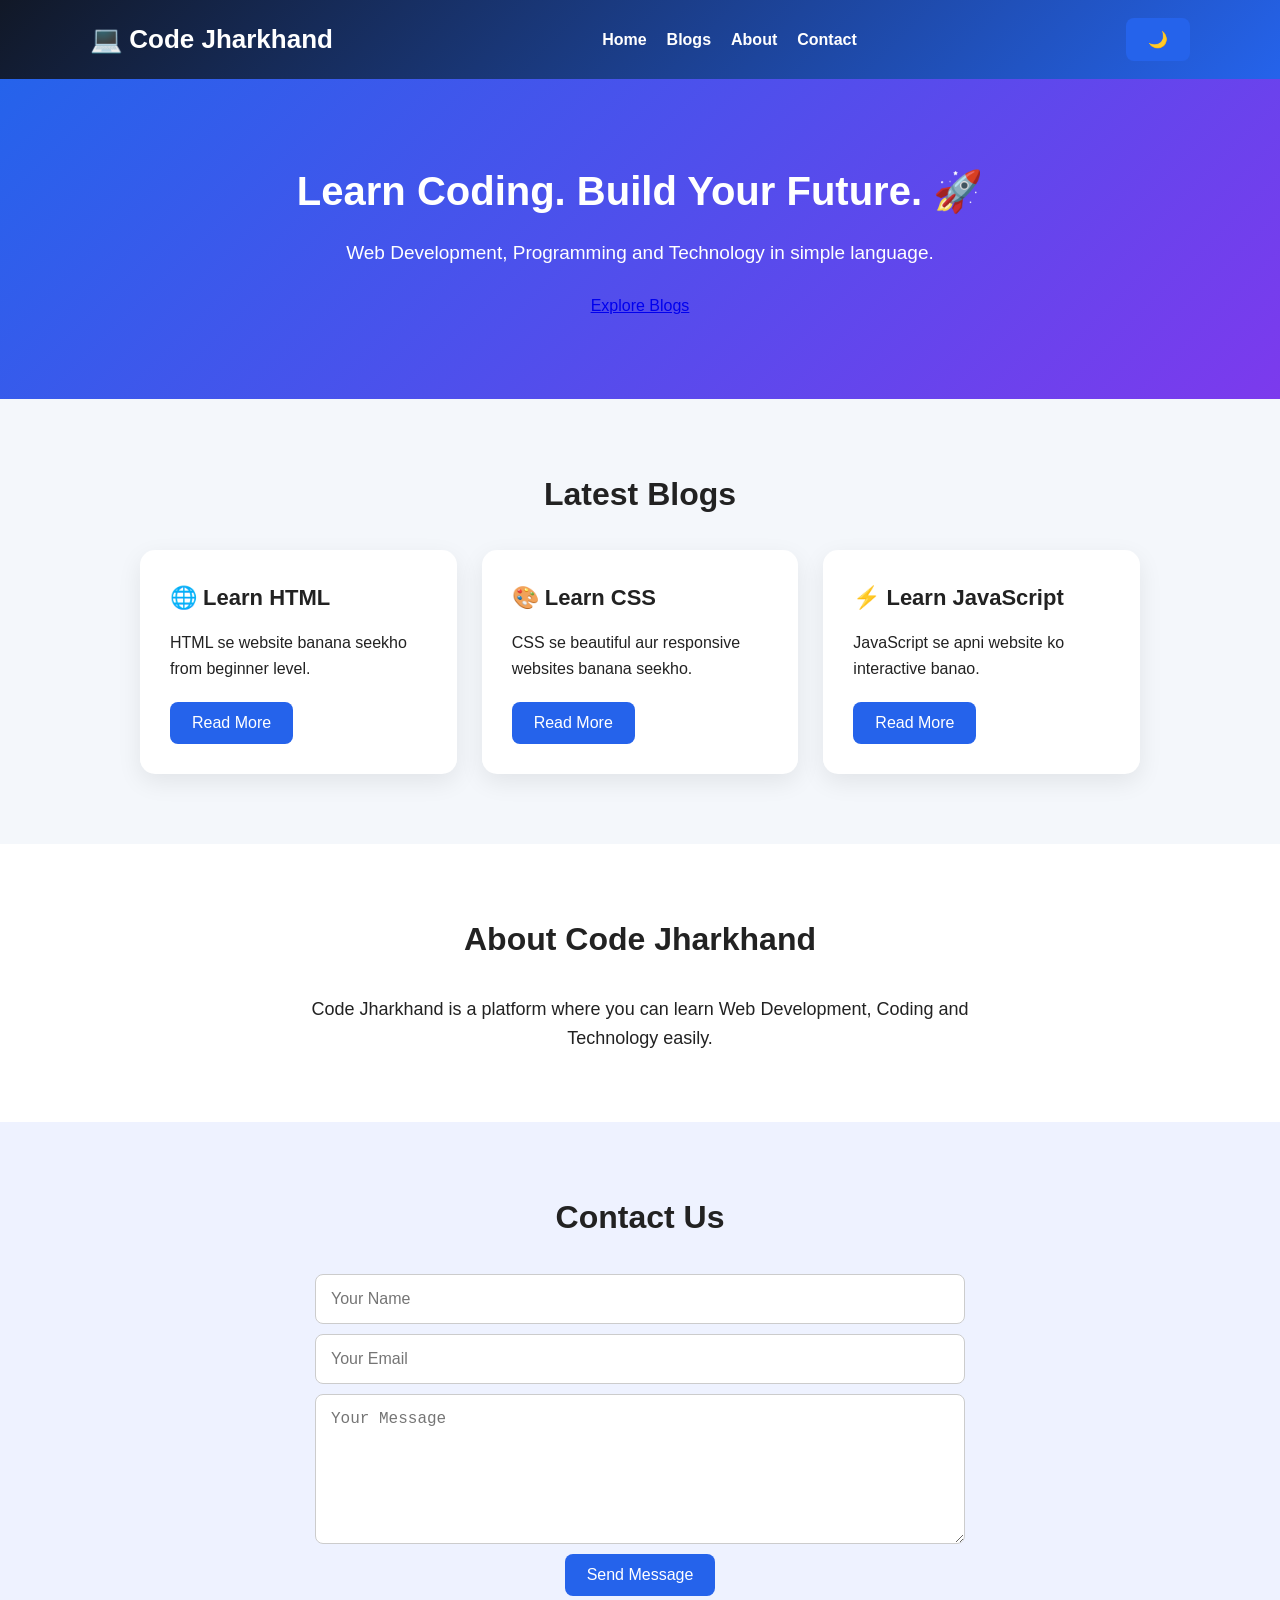
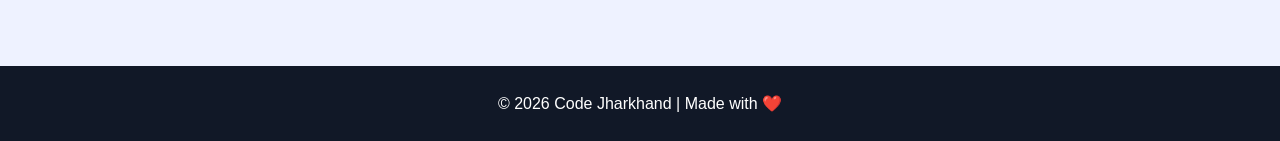
==== index.html @ 923bbfd8 "Add files via upload" ====
<!DOCTYPE html>
<html lang="en">
<head>
    <meta charset="UTF-8">
    <meta name="viewport" content="width=device-width, initial-scale=1.0">

    <title>Code Jharkhand | Learn Coding</title>

    <link rel="stylesheet" href="style.css">
</head>

<body>

    <!-- Header -->
    <header>
        <nav>
            <h1>💻 Code Jharkhand</h1>

            <div class="nav-links">
                <a href="#home">Home</a>
                <a href="#blogs">Blogs</a>
                <a href="#about">About</a>
                <a href="#contact">Contact</a>
            </div>

            <button id="darkMode">🌙</button>
        </nav>
    </header>


    <!-- Hero Section -->
    <section class="hero" id="home">
        <h2>Learn Coding. Build Your Future. 🚀</h2>

        <p>
            Web Development, Programming and Technology
            in simple language.
        </p>

        <a href="#blogs" class="btn">Explore Blogs</a>
    </section>


    <!-- Blogs -->
    <section class="blogs" id="blogs">

        <h2>Latest Blogs</h2>

        <div class="blog-container">

            <div class="card">
                <h3>🌐 Learn HTML</h3>

                <p>
                    HTML se website banana seekho
                    from beginner level.
                </p>

                <button onclick="showMessage('HTML Blog Coming Soon!')">
                    Read More
                </button>
            </div>


            <div class="card">
                <h3>🎨 Learn CSS</h3>

                <p>
                    CSS se beautiful aur responsive
                    websites banana seekho.
                </p>

                <button onclick="showMessage('CSS Blog Coming Soon!')">
                    Read More
                </button>
            </div>


            <div class="card">
                <h3>⚡ Learn JavaScript</h3>

                <p>
                    JavaScript se apni website ko
                    interactive banao.
                </p>

                <button onclick="showMessage('JavaScript Blog Coming Soon!')">
                    Read More
                </button>
            </div>

        </div>

    </section>


    <!-- About -->
    <section class="about" id="about">

        <h2>About Code Jharkhand</h2>

        <p>
            Code Jharkhand is a platform where you can learn
            Web Development, Coding and Technology easily.
        </p>

    </section>


    <!-- Contact -->
    <section class="contact" id="contact">

        <h2>Contact Us</h2>

        <input type="text" placeholder="Your Name">

        <input type="email" placeholder="Your Email">

        <textarea placeholder="Your Message"></textarea>

        <button onclick="showMessage('Thanks! Your message has been received.')">
            Send Message
        </button>

    </section>


    <!-- Footer -->
    <footer>
        <p>© 2026 Code Jharkhand | Made with ❤️</p>
    </footer>


    <script src="script.js"></script>

</body>
</html>
---- style.css ----
* {
    margin: 0;
    padding: 0;
    box-sizing: border-box;
}

html {
    scroll-behavior: smooth;
}

body {
    font-family: Arial, sans-serif;
    background: #f4f7fb;
    color: #222;
    line-height: 1.6;
}

/* HEADER */
header {
    background: linear-gradient(135deg, #111827, #2563eb);
    padding: 18px 20px;
    color: white;
    position: sticky;
    top: 0;
    z-index: 1000;
}

nav {
    max-width: 1100px;
    margin: auto;
    display: flex;
    justify-content: space-between;
    align-items: center;
}

nav h1 {
    font-size: 26px;
}

.nav-links {
    display: flex;
    gap: 20px;
}

.nav-links a {
    color: white;
    text-decoration: none;
    font-weight: bold;
    transition: 0.3s;
}

.nav-links a:hover {
    color: #93c5fd;
}

/* HERO SECTION */
.hero {
    background: linear-gradient(135deg, #2563eb, #7c3aed);
    color: white;
    text-align: center;
    padding: 80px 20px;
}

.hero h2 {
    font-size: 40px;
    margin-bottom: 15px;
}

.hero p {
    font-size: 19px;
    margin-bottom: 25px;
}

.hero button {
    background: white;
    color: #2563eb;
    border: none;
    padding: 14px 28px;
    font-size: 16px;
    font-weight: bold;
    border-radius: 8px;
    cursor: pointer;
    transition: 0.3s;
}

.hero button:hover {
    transform: scale(1.05);
}

/* SECTIONS */
section {
    padding: 70px 20px;
    text-align: center;
}

section h2 {
    font-size: 32px;
    margin-bottom: 30px;
}

/* BLOG CARDS */
.blog-container {
    max-width: 1000px;
    margin: auto;
    display: grid;
    grid-template-columns: repeat(3, 1fr);
    gap: 25px;
}

.card {
    background: white;
    padding: 30px;
    border-radius: 15px;
    text-align: left;
    box-shadow: 0 8px 25px rgba(0,0,0,0.08);
    transition: 0.3s;
}

.card:hover {
    transform: translateY(-8px);
    box-shadow: 0 15px 35px rgba(0,0,0,0.15);
}

.card h3 {
    font-size: 22px;
    margin-bottom: 15px;
}

.card p {
    margin-bottom: 20px;
}

/* BUTTONS */
button {
    background: #2563eb;
    color: white;
    border: none;
    padding: 12px 22px;
    border-radius: 8px;
    font-size: 16px;
    cursor: pointer;
    transition: 0.3s;
}

button:hover {
    background: #1d4ed8;
    transform: scale(1.05);
}

/* ABOUT */
.about {
    background: white;
}

.about p {
    max-width: 700px;
    margin: auto;
    font-size: 18px;
}

/* CONTACT */
.contact {
    background: #eef2ff;
}

.contact input,
.contact textarea {
    width: 100%;
    max-width: 650px;
    padding: 15px;
    margin: 10px auto;
    display: block;
    border: 1px solid #ccc;
    border-radius: 8px;
    font-size: 16px;
}

.contact textarea {
    height: 150px;
}

/* FOOTER */
footer {
    background: #111827;
    color: white;
    text-align: center;
    padding: 25px;
}

/* MOBILE */
@media (max-width: 768px) {

    nav {
        flex-direction: column;
        gap: 15px;
    }

    .hero {
        padding: 60px 15px;
    }

    .hero h2 {
        font-size: 30px;
    }

    .blog-container {
        grid-template-columns: 1fr;
    }

    section {
        padding: 50px 15px;
    }

    .nav-links {
        gap: 12px;
    }
}
/* Dark Mode */
.dark-mode {
    background-color: #121212;
    color: white;
}

.dark-mode header,
.dark-mode section {
    background-color: #1e1e1e;
    color: white;
}

.dark-mode .card {
    background-color: #2a2a2a;
    color: white;
}

.dark-mode p,
.dark-mode h1,
.dark-mode h2,
.dark-mode h3,
.dark-mode a {
    color: white;
}
body.dark-mode {
    background: #121212;
    color: white;
}

body.dark-mode header {
    background: #1e293b;
}

body.dark-mode .hero {
    background: #111827;
}

body.dark-mode .blogs,
body.dark-mode .about,
body.dark-mode .contact {
    background: #181818;
}

body.dark-mode .card {
    background: #2a2a2a;
}

body.dark-mode h1,
body.dark-mode h2,
body.dark-mode h3,
body.dark-mode p,
body.dark-mode a {
    color: white;
}
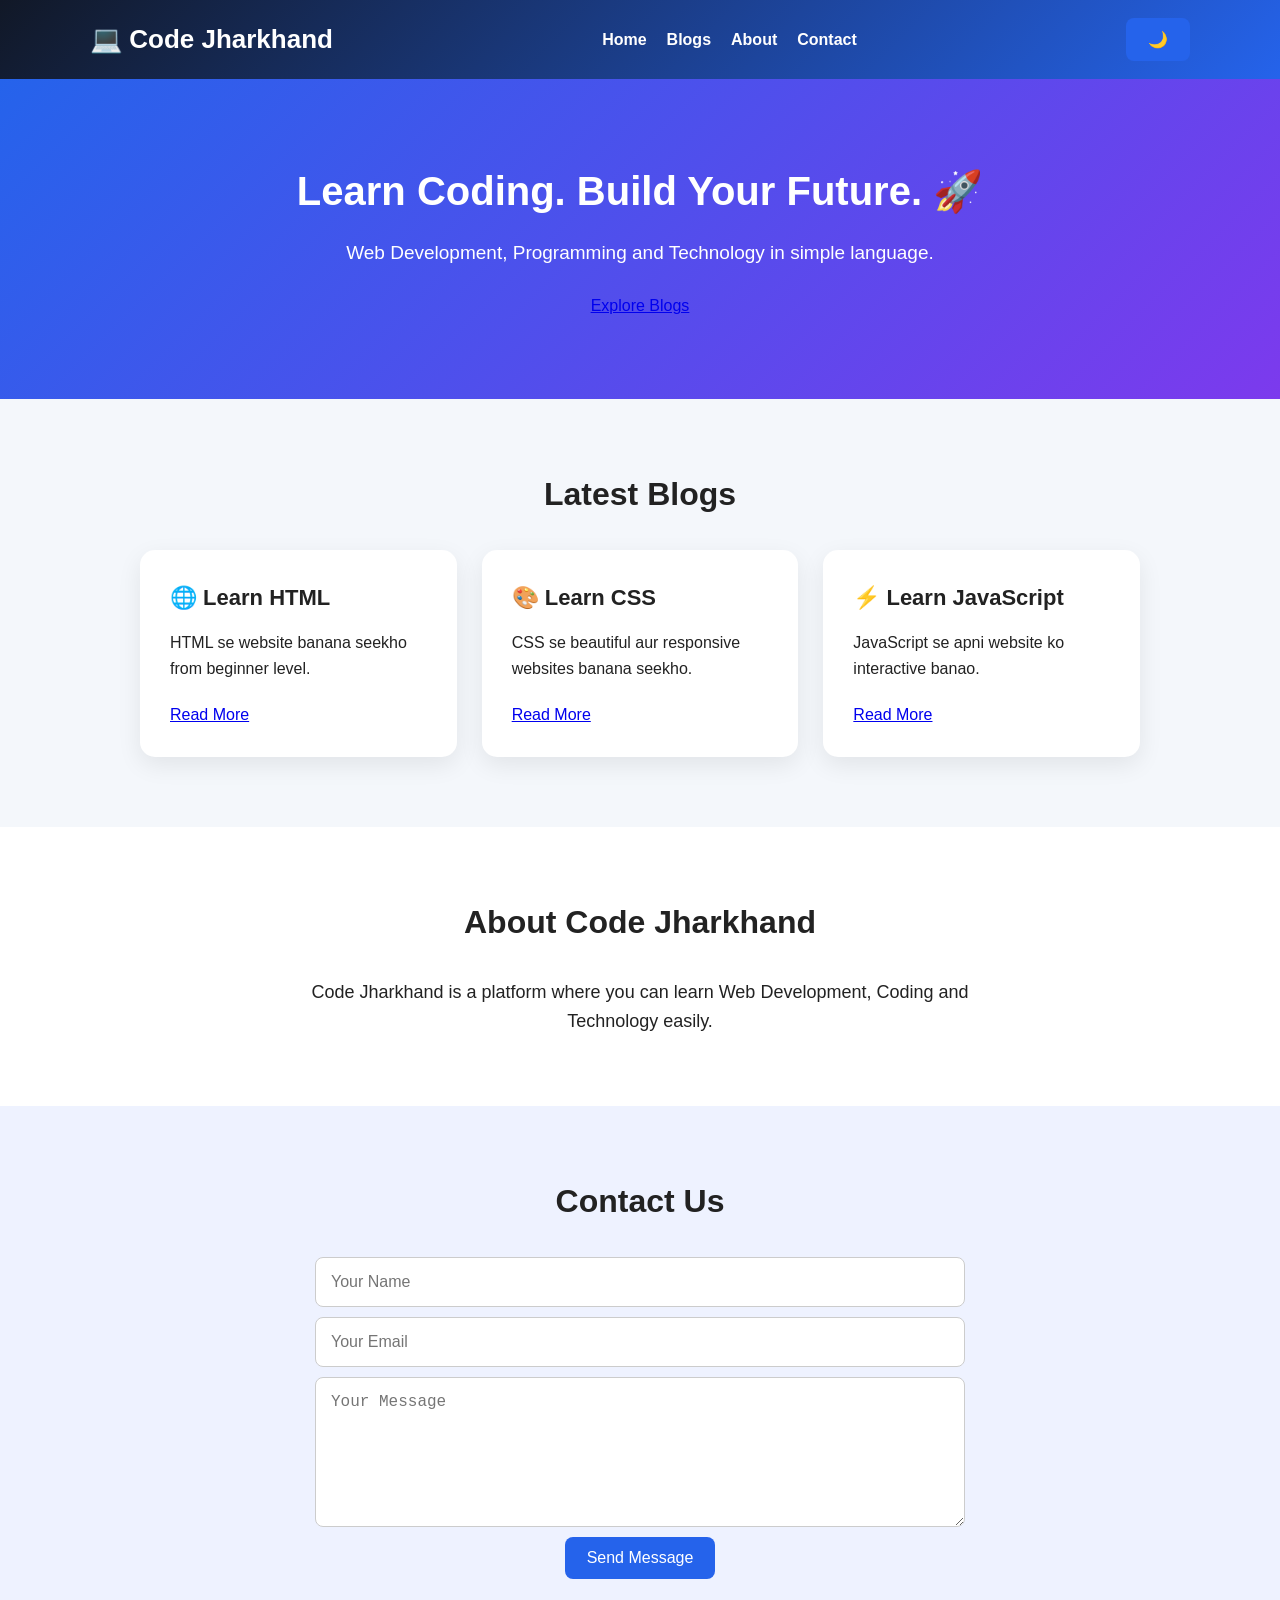
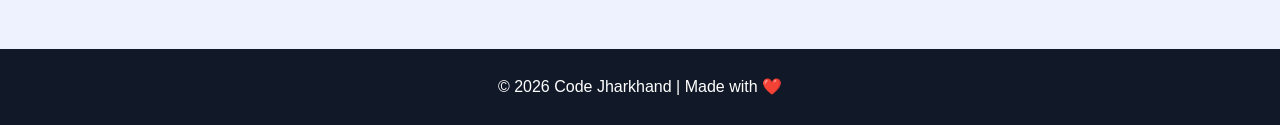
==== commit f477e7db: "Update index.html" ====
--- a/index.html
+++ b/index.html
@@ -55,10 +55,8 @@
                     HTML se website banana seekho
                     from beginner level.
                 </p>
-
-                <button onclick="showMessage('HTML Blog Coming Soon!')">
-                    Read More
-                </button>
+<a href="html-blog.html" class="read-btn">Read More</a>
+                
             </div>
 
 
@@ -70,9 +68,7 @@
                     websites banana seekho.
                 </p>
 
-                <button onclick="showMessage('CSS Blog Coming Soon!')">
-                    Read More
-                </button>
+                <a href="css-blog.html" class="read-btn">Read More</a>
             </div>
 
 
@@ -84,9 +80,7 @@
                     interactive banao.
                 </p>
 
-                <button onclick="showMessage('JavaScript Blog Coming Soon!')">
-                    Read More
-                </button>
+                <a href="javascript-blog.html" class="read-btn">Read More</a>
             </div>
 
         </div>
@@ -134,4 +128,4 @@
     <script src="script.js"></script>
 
 </body>
-</html>+</html>
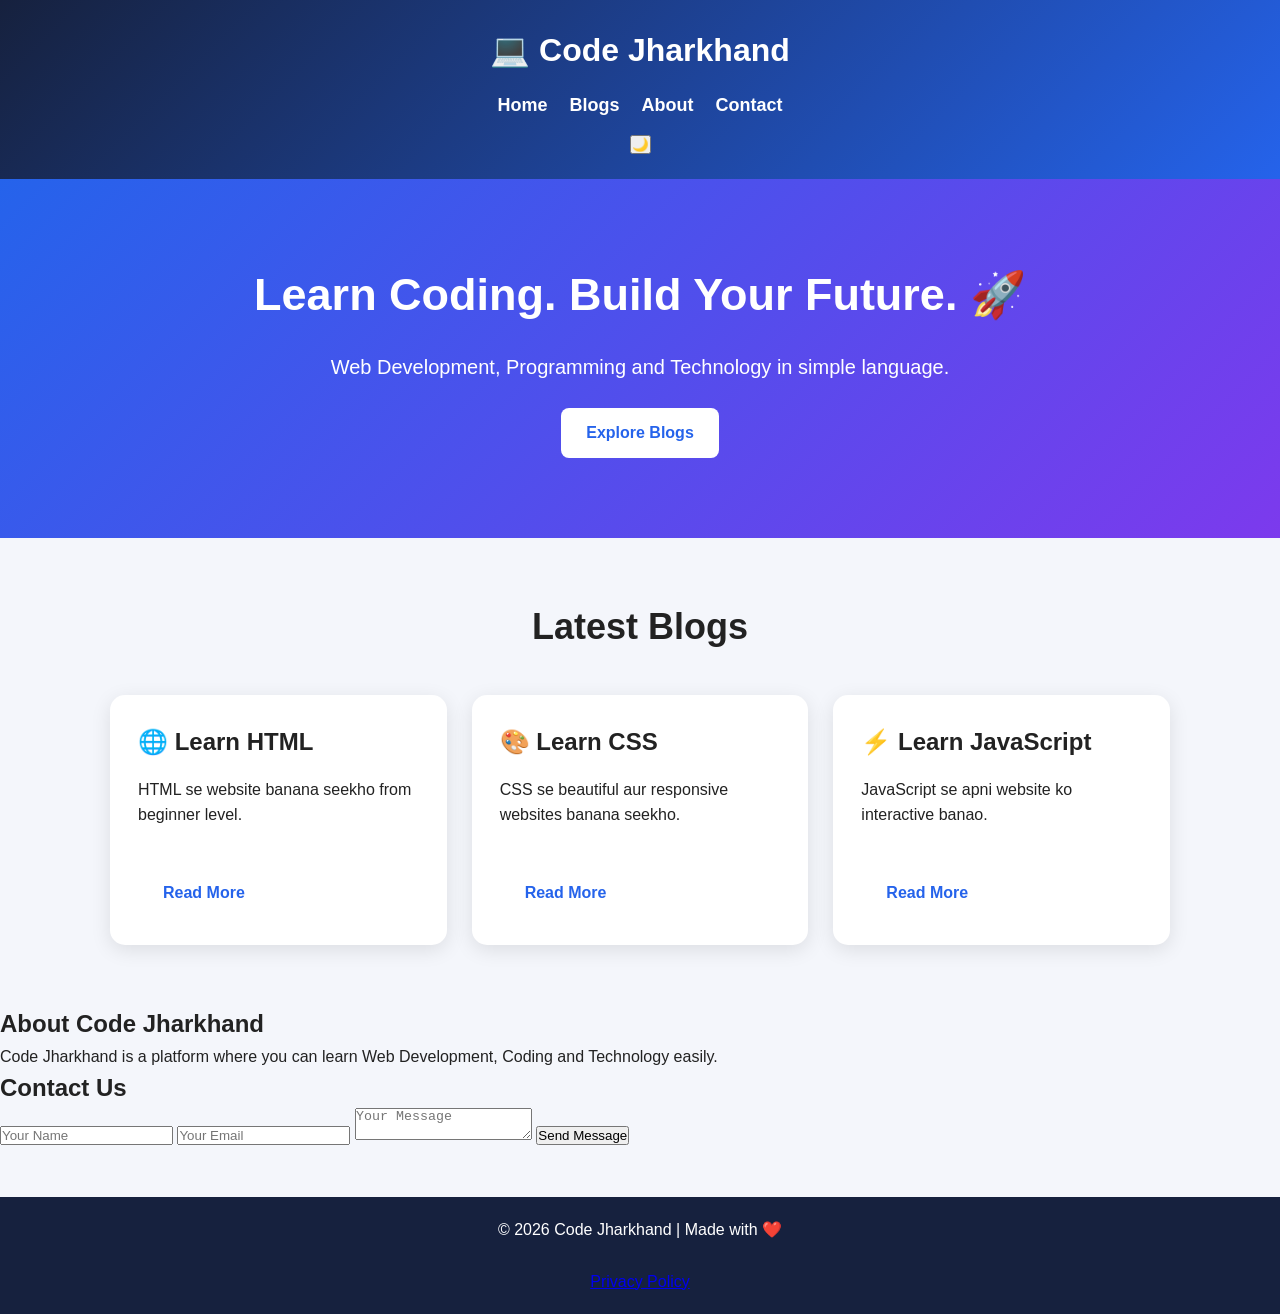
==== commit 54704c40: "Update index.html" ====
--- a/index.html
+++ b/index.html
@@ -121,7 +121,12 @@
 
     <!-- Footer -->
     <footer>
-        <p>© 2026 Code Jharkhand | Made with ❤️</p>
+    <p>
+        © 2026 Code Jharkhand | Made with ❤️
+        <br><br>
+        <a href="privacy.html">Privacy Policy</a>
+    </p>
+    </footer>
     </footer>
 
 
--- a/style.css
+++ b/style.css
@@ -1,198 +1,204 @@
+/* ===== General ===== */
+
 * {
     margin: 0;
     padding: 0;
     box-sizing: border-box;
 }
 
-html {
-    scroll-behavior: smooth;
-}
-
 body {
     font-family: Arial, sans-serif;
-    background: #f4f7fb;
+    background: #f4f6fb;
     color: #222;
     line-height: 1.6;
 }
 
-/* HEADER */
+
+/* ===== Header ===== */
+
 header {
-    background: linear-gradient(135deg, #111827, #2563eb);
-    padding: 18px 20px;
-    color: white;
-    position: sticky;
-    top: 0;
-    z-index: 1000;
+    background: linear-gradient(135deg, #16213e, #2563eb);
+    color: white;
+    padding: 25px 20px;
 }
 
 nav {
     max-width: 1100px;
     margin: auto;
     display: flex;
-    justify-content: space-between;
+    flex-direction: column;
     align-items: center;
+    gap: 15px;
 }
 
 nav h1 {
-    font-size: 26px;
+    font-size: 32px;
 }
 
 .nav-links {
     display: flex;
-    gap: 20px;
-}
-
-.nav-links a {
+    gap: 22px;
+    flex-wrap: wrap;
+    justify-content: center;
+}
+
+nav a {
     color: white;
     text-decoration: none;
+    font-size: 18px;
     font-weight: bold;
-    transition: 0.3s;
-}
-
-.nav-links a:hover {
-    color: #93c5fd;
-}
-
-/* HERO SECTION */
+}
+
+nav a:hover {
+    color: #ffd43b;
+}
+
+
+/* ===== Hero Section ===== */
+
 .hero {
-    background: linear-gradient(135deg, #2563eb, #7c3aed);
-    color: white;
     text-align: center;
     padding: 80px 20px;
+    background: linear-gradient(135deg, #2563eb, #7c3aed);
+    color: white;
 }
 
 .hero h2 {
-    font-size: 40px;
-    margin-bottom: 15px;
+    font-size: 45px;
+    margin-bottom: 20px;
 }
 
 .hero p {
-    font-size: 19px;
-    margin-bottom: 25px;
-}
-
-.hero button {
+    font-size: 20px;
+    max-width: 700px;
+    margin: auto;
+}
+
+.btn,
+.read-btn {
+    display: inline-block;
+    margin-top: 25px;
+    padding: 12px 25px;
     background: white;
     color: #2563eb;
-    border: none;
-    padding: 14px 28px;
-    font-size: 16px;
+    text-decoration: none;
+    border-radius: 8px;
     font-weight: bold;
-    border-radius: 8px;
-    cursor: pointer;
-    transition: 0.3s;
-}
-
-.hero button:hover {
+}
+
+.btn:hover,
+.read-btn:hover {
     transform: scale(1.05);
 }
 
-/* SECTIONS */
-section {
-    padding: 70px 20px;
+
+/* ===== Blogs ===== */
+
+.blogs {
+    padding: 60px 20px;
+    max-width: 1100px;
+    margin: auto;
+}
+
+.blogs h2 {
     text-align: center;
-}
-
-section h2 {
-    font-size: 32px;
-    margin-bottom: 30px;
-}
-
-/* BLOG CARDS */
+    font-size: 36px;
+    margin-bottom: 40px;
+}
+
 .blog-container {
-    max-width: 1000px;
-    margin: auto;
     display: grid;
-    grid-template-columns: repeat(3, 1fr);
+    grid-template-columns: repeat(auto-fit, minmax(280px, 1fr));
     gap: 25px;
 }
 
 .card {
     background: white;
-    padding: 30px;
+    padding: 28px;
     border-radius: 15px;
-    text-align: left;
-    box-shadow: 0 8px 25px rgba(0,0,0,0.08);
+    box-shadow: 0 5px 20px rgba(0,0,0,0.1);
     transition: 0.3s;
 }
 
 .card:hover {
     transform: translateY(-8px);
-    box-shadow: 0 15px 35px rgba(0,0,0,0.15);
 }
 
 .card h3 {
-    font-size: 22px;
+    font-size: 24px;
     margin-bottom: 15px;
 }
 
 .card p {
+    margin-bottom: 15px;
+}
+
+.card a {
+    color: #2563eb;
+    font-weight: bold;
+}
+
+
+/* ===== Blog Pages ===== */
+
+.blog-page {
+    max-width: 900px;
+    margin: 40px auto;
+    background: white;
+    padding: 40px 25px;
+    border-radius: 15px;
+    box-shadow: 0 5px 20px rgba(0,0,0,0.1);
+}
+
+.blog-page h1 {
+    font-size: 40px;
     margin-bottom: 20px;
 }
 
-/* BUTTONS */
-button {
-    background: #2563eb;
-    color: white;
-    border: none;
-    padding: 12px 22px;
-    border-radius: 8px;
-    font-size: 16px;
-    cursor: pointer;
-    transition: 0.3s;
-}
-
-button:hover {
-    background: #1d4ed8;
-    transform: scale(1.05);
-}
-
-/* ABOUT */
-.about {
-    background: white;
-}
-
-.about p {
-    max-width: 700px;
-    margin: auto;
+.blog-page h2 {
+    margin-top: 30px;
+    margin-bottom: 15px;
+}
+
+.blog-page p {
     font-size: 18px;
-}
-
-/* CONTACT */
-.contact {
-    background: #eef2ff;
-}
-
-.contact input,
-.contact textarea {
-    width: 100%;
-    max-width: 650px;
-    padding: 15px;
-    margin: 10px auto;
-    display: block;
-    border: 1px solid #ccc;
-    border-radius: 8px;
-    font-size: 16px;
-}
-
-.contact textarea {
-    height: 150px;
-}
-
-/* FOOTER */
+    margin-bottom: 15px;
+}
+
+
+/* ===== Code Example ===== */
+
+pre {
+    background: #1e293b;
+    color: #ffffff;
+    padding: 20px;
+    border-radius: 10px;
+    overflow-x: auto;
+    margin: 20px 0;
+}
+
+
+/* ===== Footer ===== */
+
 footer {
-    background: #111827;
+    background: #16213e;
     color: white;
     text-align: center;
-    padding: 25px;
-}
-
-/* MOBILE */
-@media (max-width: 768px) {
-
-    nav {
-        flex-direction: column;
-        gap: 15px;
+    padding: 20px;
+    margin-top: 50px;
+}
+
+
+/* ===== Mobile ===== */
+
+@media (max-width: 600px) {
+
+    nav h1 {
+        font-size: 27px;
+    }
+
+    nav a {
+        font-size: 16px;
     }
 
     .hero {
@@ -200,72 +206,20 @@
     }
 
     .hero h2 {
-        font-size: 30px;
-    }
-
-    .blog-container {
-        grid-template-columns: 1fr;
-    }
-
-    section {
-        padding: 50px 15px;
-    }
-
-    .nav-links {
-        gap: 12px;
-    }
-}
-/* Dark Mode */
-.dark-mode {
-    background-color: #121212;
-    color: white;
-}
-
-.dark-mode header,
-.dark-mode section {
-    background-color: #1e1e1e;
-    color: white;
-}
-
-.dark-mode .card {
-    background-color: #2a2a2a;
-    color: white;
-}
-
-.dark-mode p,
-.dark-mode h1,
-.dark-mode h2,
-.dark-mode h3,
-.dark-mode a {
-    color: white;
-}
-body.dark-mode {
-    background: #121212;
-    color: white;
-}
-
-body.dark-mode header {
-    background: #1e293b;
-}
-
-body.dark-mode .hero {
-    background: #111827;
-}
-
-body.dark-mode .blogs,
-body.dark-mode .about,
-body.dark-mode .contact {
-    background: #181818;
-}
-
-body.dark-mode .card {
-    background: #2a2a2a;
-}
-
-body.dark-mode h1,
-body.dark-mode h2,
-body.dark-mode h3,
-body.dark-mode p,
-body.dark-mode a {
-    color: white;
-}+        font-size: 32px;
+    }
+
+    .hero p {
+        font-size: 18px;
+    }
+
+    .blog-page {
+        margin: 20px 10px;
+        padding: 25px 18px;
+    }
+
+    .blog-page h1 {
+        font-size: 32px;
+    }
+
+}
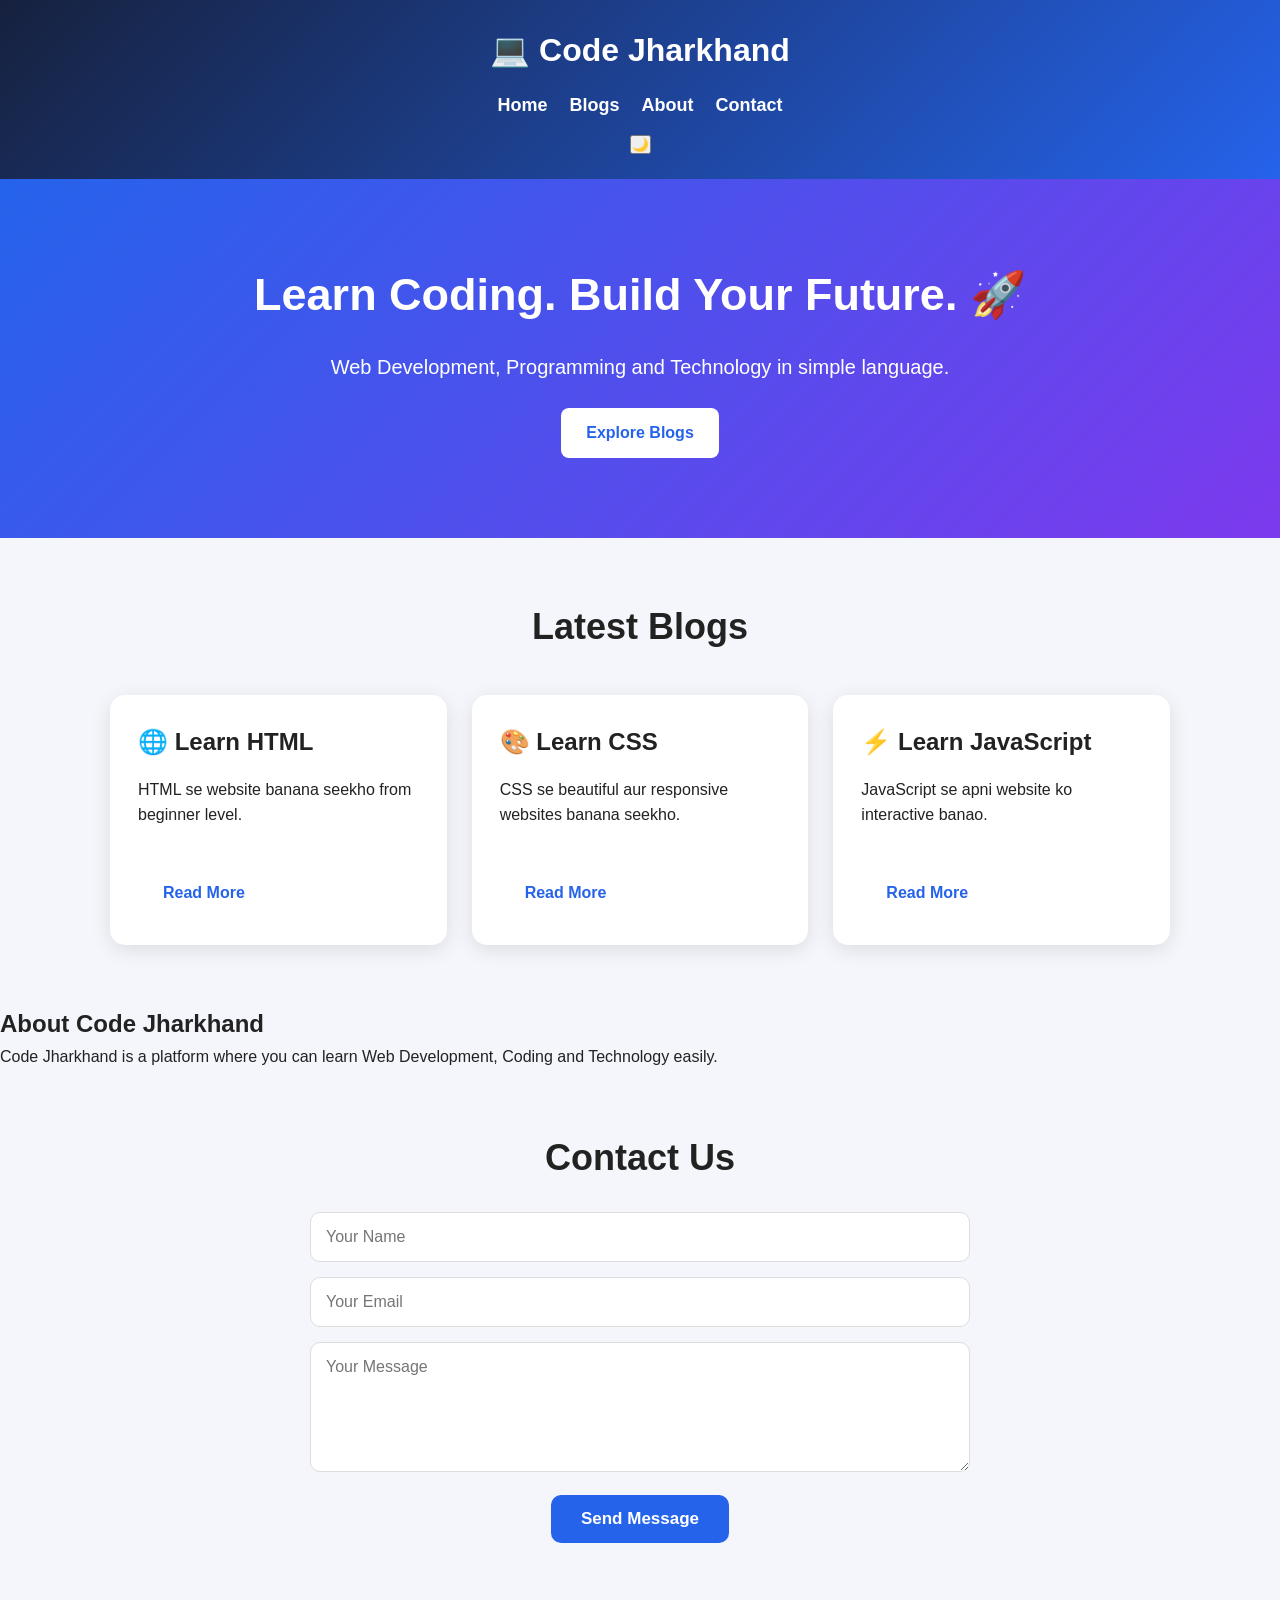
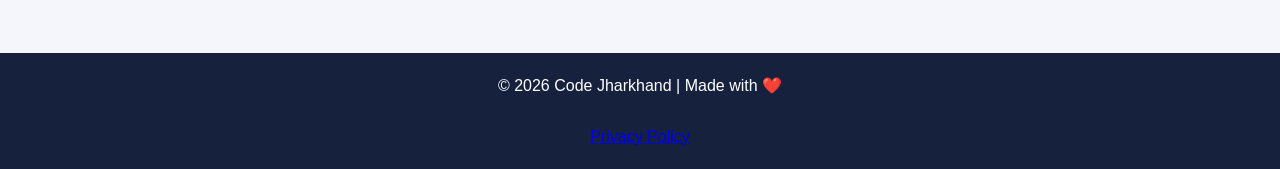
==== commit 7e1b3037: "Update index.html" ====
--- a/index.html
+++ b/index.html
@@ -104,17 +104,17 @@
     <!-- Contact -->
     <section class="contact" id="contact">
 
-        <h2>Contact Us</h2>
+    <h2>Contact Us</h2>
 
+    <form>
         <input type="text" placeholder="Your Name">
 
         <input type="email" placeholder="Your Email">
 
         <textarea placeholder="Your Message"></textarea>
 
-        <button onclick="showMessage('Thanks! Your message has been received.')">
-            Send Message
-        </button>
+        <button type="submit">Send Message</button>
+    </form>
 
     </section>
 
--- a/style.css
+++ b/style.css
@@ -223,3 +223,48 @@
     }
 
 }
+/* ===== Contact Section ===== */
+
+.contact {
+    padding: 60px 20px;
+    max-width: 700px;
+    margin: auto;
+    text-align: center;
+}
+
+.contact h2 {
+    font-size: 36px;
+    margin-bottom: 25px;
+}
+
+.contact input,
+.contact textarea {
+    width: 100%;
+    padding: 15px;
+    margin-bottom: 15px;
+    border: 1px solid #ddd;
+    border-radius: 10px;
+    font-size: 16px;
+    font-family: Arial, sans-serif;
+}
+
+.contact textarea {
+    height: 130px;
+    resize: vertical;
+}
+
+.contact button {
+    background: #2563eb;
+    color: white;
+    border: none;
+    padding: 14px 30px;
+    font-size: 17px;
+    border-radius: 10px;
+    cursor: pointer;
+    font-weight: bold;
+}
+
+.contact button:hover {
+    background: #1d4ed8;
+}
+
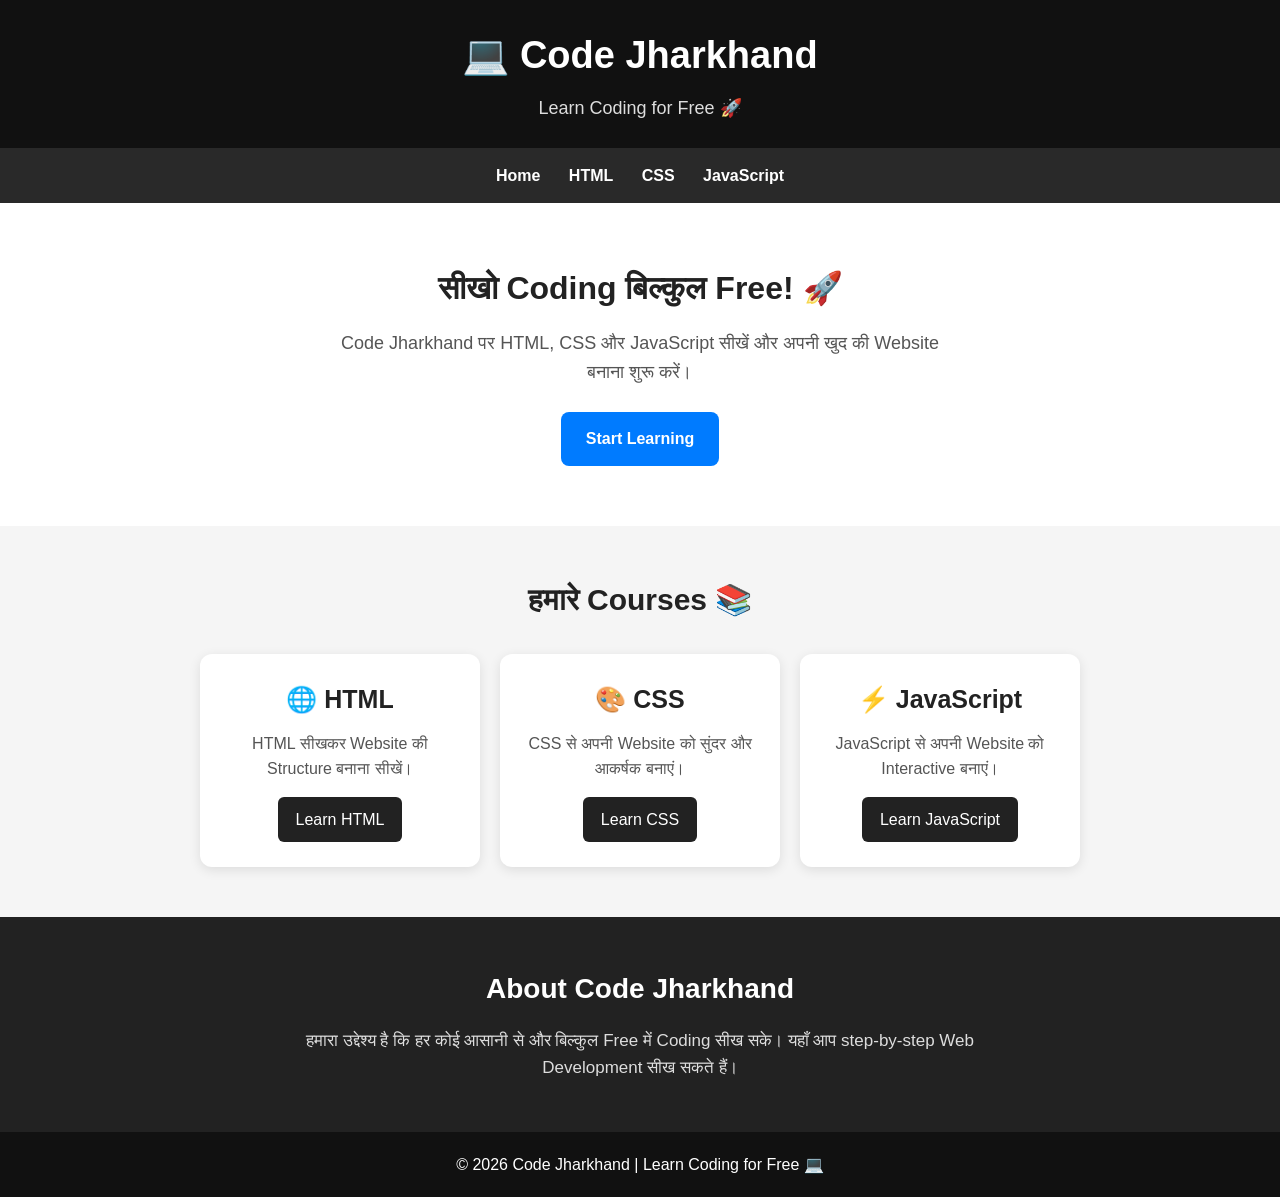
==== commit e8c79261: "Update index.html" ====
--- a/index.html
+++ b/index.html
@@ -1,136 +1,273 @@
 <!DOCTYPE html>
-<html lang="en">
+<html lang="hi">
 <head>
-    <meta charset="UTF-8">
-    <meta name="viewport" content="width=device-width, initial-scale=1.0">
-
-    <title>Code Jharkhand | Learn Coding</title>
-
-    <link rel="stylesheet" href="style.css">
+  <meta charset="UTF-8">
+  <meta name="viewport" content="width=device-width, initial-scale=1.0">
+
+  <title>Code Jharkhand | Learn Coding for Free</title>
+
+  <style>
+    * {
+      margin: 0;
+      padding: 0;
+      box-sizing: border-box;
+      font-family: Arial, sans-serif;
+    }
+
+    body {
+      background: #f5f5f5;
+      color: #222;
+      line-height: 1.6;
+    }
+
+    header {
+      background: #111;
+      color: white;
+      text-align: center;
+      padding: 25px 15px;
+    }
+
+    header h1 {
+      font-size: 38px;
+      margin-bottom: 8px;
+    }
+
+    header p {
+      font-size: 18px;
+      color: #ddd;
+    }
+
+    nav {
+      background: #292929;
+      padding: 15px;
+      text-align: center;
+    }
+
+    nav a {
+      color: white;
+      text-decoration: none;
+      margin: 8px 12px;
+      font-weight: bold;
+      font-size: 16px;
+    }
+
+    nav a:hover {
+      color: #00d4ff;
+    }
+
+    .hero {
+      background: white;
+      text-align: center;
+      padding: 60px 20px;
+    }
+
+    .hero h2 {
+      font-size: 32px;
+      margin-bottom: 15px;
+    }
+
+    .hero p {
+      max-width: 600px;
+      margin: auto;
+      font-size: 18px;
+      color: #555;
+    }
+
+    .btn {
+      display: inline-block;
+      background: #007bff;
+      color: white;
+      padding: 14px 25px;
+      margin-top: 25px;
+      border-radius: 8px;
+      text-decoration: none;
+      font-weight: bold;
+    }
+
+    .btn:hover {
+      background: #0056b3;
+    }
+
+    .courses {
+      max-width: 1000px;
+      margin: auto;
+      padding: 50px 20px;
+    }
+
+    .courses h2 {
+      text-align: center;
+      margin-bottom: 30px;
+      font-size: 30px;
+    }
+
+    .course-container {
+      display: flex;
+      gap: 20px;
+      justify-content: center;
+      flex-wrap: wrap;
+    }
+
+    .course {
+      background: white;
+      width: 280px;
+      padding: 25px;
+      border-radius: 12px;
+      text-align: center;
+      box-shadow: 0 3px 12px rgba(0,0,0,0.1);
+    }
+
+    .course h3 {
+      font-size: 25px;
+      margin-bottom: 12px;
+    }
+
+    .course p {
+      color: #555;
+      margin-bottom: 15px;
+    }
+
+    .course a {
+      display: inline-block;
+      background: #222;
+      color: white;
+      padding: 10px 18px;
+      text-decoration: none;
+      border-radius: 6px;
+    }
+
+    .course a:hover {
+      background: #007bff;
+    }
+
+    .about {
+      background: #222;
+      color: white;
+      text-align: center;
+      padding: 50px 20px;
+    }
+
+    .about h2 {
+      margin-bottom: 15px;
+      font-size: 28px;
+    }
+
+    .about p {
+      max-width: 700px;
+      margin: auto;
+      color: #ddd;
+      font-size: 17px;
+    }
+
+    footer {
+      background: #111;
+      color: white;
+      text-align: center;
+      padding: 20px;
+    }
+
+    @media (max-width: 600px) {
+      header h1 {
+        font-size: 30px;
+      }
+
+      .hero h2 {
+        font-size: 26px;
+      }
+
+      nav a {
+        margin: 5px;
+      }
+    }
+
+  </style>
 </head>
 
 <body>
 
-    <!-- Header -->
-    <header>
-        <nav>
-            <h1>💻 Code Jharkhand</h1>
-
-            <div class="nav-links">
-                <a href="#home">Home</a>
-                <a href="#blogs">Blogs</a>
-                <a href="#about">About</a>
-                <a href="#contact">Contact</a>
-            </div>
-
-            <button id="darkMode">🌙</button>
-        </nav>
-    </header>
-
-
-    <!-- Hero Section -->
-    <section class="hero" id="home">
-        <h2>Learn Coding. Build Your Future. 🚀</h2>
+  <header>
+    <h1>💻 Code Jharkhand</h1>
+    <p>Learn Coding for Free 🚀</p>
+  </header>
+
+  <nav>
+    <a href="index.html">Home</a>
+    <a href="html.html">HTML</a>
+    <a href="css.html">CSS</a>
+    <a href="javascript.html">JavaScript</a>
+  </nav>
+
+  <section class="hero">
+
+    <h2>सीखो Coding बिल्कुल Free! 🚀</h2>
+
+    <p>
+      Code Jharkhand पर HTML, CSS और JavaScript सीखें
+      और अपनी खुद की Website बनाना शुरू करें।
+    </p>
+
+    <a href="#courses" class="btn">Start Learning</a>
+
+  </section>
+
+
+  <section class="courses" id="courses">
+
+    <h2>हमारे Courses 📚</h2>
+
+    <div class="course-container">
+
+      <div class="course">
+        <h3>🌐 HTML</h3>
 
         <p>
-            Web Development, Programming and Technology
-            in simple language.
+          HTML सीखकर Website की Structure बनाना सीखें।
         </p>
 
-        <a href="#blogs" class="btn">Explore Blogs</a>
-    </section>
-
-
-    <!-- Blogs -->
-    <section class="blogs" id="blogs">
-
-        <h2>Latest Blogs</h2>
-
-        <div class="blog-container">
-
-            <div class="card">
-                <h3>🌐 Learn HTML</h3>
-
-                <p>
-                    HTML se website banana seekho
-                    from beginner level.
-                </p>
-<a href="html-blog.html" class="read-btn">Read More</a>
-                
-            </div>
-
-
-            <div class="card">
-                <h3>🎨 Learn CSS</h3>
-
-                <p>
-                    CSS se beautiful aur responsive
-                    websites banana seekho.
-                </p>
-
-                <a href="css-blog.html" class="read-btn">Read More</a>
-            </div>
-
-
-            <div class="card">
-                <h3>⚡ Learn JavaScript</h3>
-
-                <p>
-                    JavaScript se apni website ko
-                    interactive banao.
-                </p>
-
-                <a href="javascript-blog.html" class="read-btn">Read More</a>
-            </div>
-
-        </div>
-
-    </section>
-
-
-    <!-- About -->
-    <section class="about" id="about">
-
-        <h2>About Code Jharkhand</h2>
+        <a href="html.html">Learn HTML</a>
+      </div>
+
+
+      <div class="course">
+        <h3>🎨 CSS</h3>
 
         <p>
-            Code Jharkhand is a platform where you can learn
-            Web Development, Coding and Technology easily.
+          CSS से अपनी Website को सुंदर और आकर्षक बनाएं।
         </p>
 
-    </section>
-
-
-    <!-- Contact -->
-    <section class="contact" id="contact">
-
-    <h2>Contact Us</h2>
-
-    <form>
-        <input type="text" placeholder="Your Name">
-
-        <input type="email" placeholder="Your Email">
-
-        <textarea placeholder="Your Message"></textarea>
-
-        <button type="submit">Send Message</button>
-    </form>
-
-    </section>
-
-
-    <!-- Footer -->
-    <footer>
+        <a href="css.html">Learn CSS</a>
+      </div>
+
+
+      <div class="course">
+        <h3>⚡ JavaScript</h3>
+
+        <p>
+          JavaScript से अपनी Website को Interactive बनाएं।
+        </p>
+
+        <a href="javascript.html">Learn JavaScript</a>
+      </div>
+
+    </div>
+
+  </section>
+
+
+  <section class="about">
+
+    <h2>About Code Jharkhand</h2>
+
     <p>
-        © 2026 Code Jharkhand | Made with ❤️
-        <br><br>
-        <a href="privacy.html">Privacy Policy</a>
+      हमारा उद्देश्य है कि हर कोई आसानी से और बिल्कुल Free में
+      Coding सीख सके। यहाँ आप step-by-step Web Development सीख सकते हैं।
     </p>
-    </footer>
-    </footer>
-
-
-    <script src="script.js"></script>
+
+  </section>
+
+
+  <footer>
+    <p>© 2026 Code Jharkhand | Learn Coding for Free 💻</p>
+  </footer>
 
 </body>
 </html>
